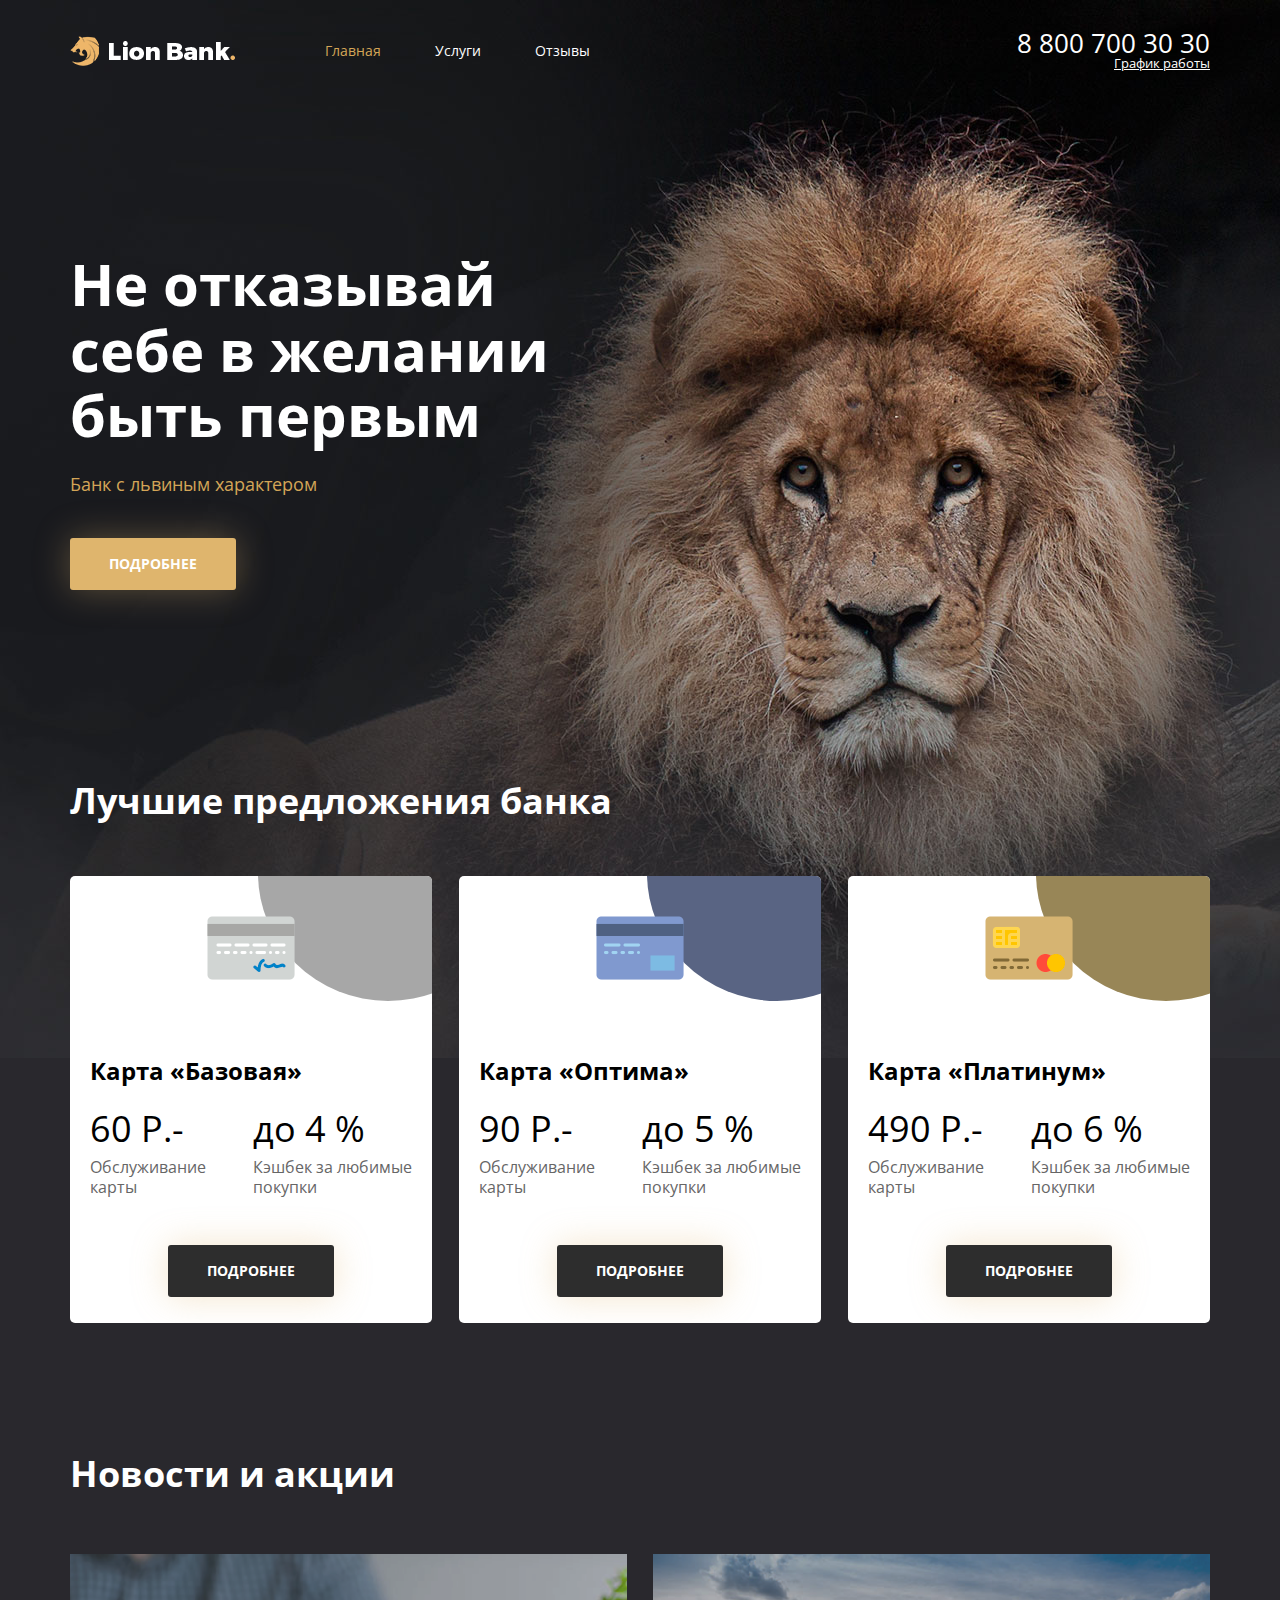
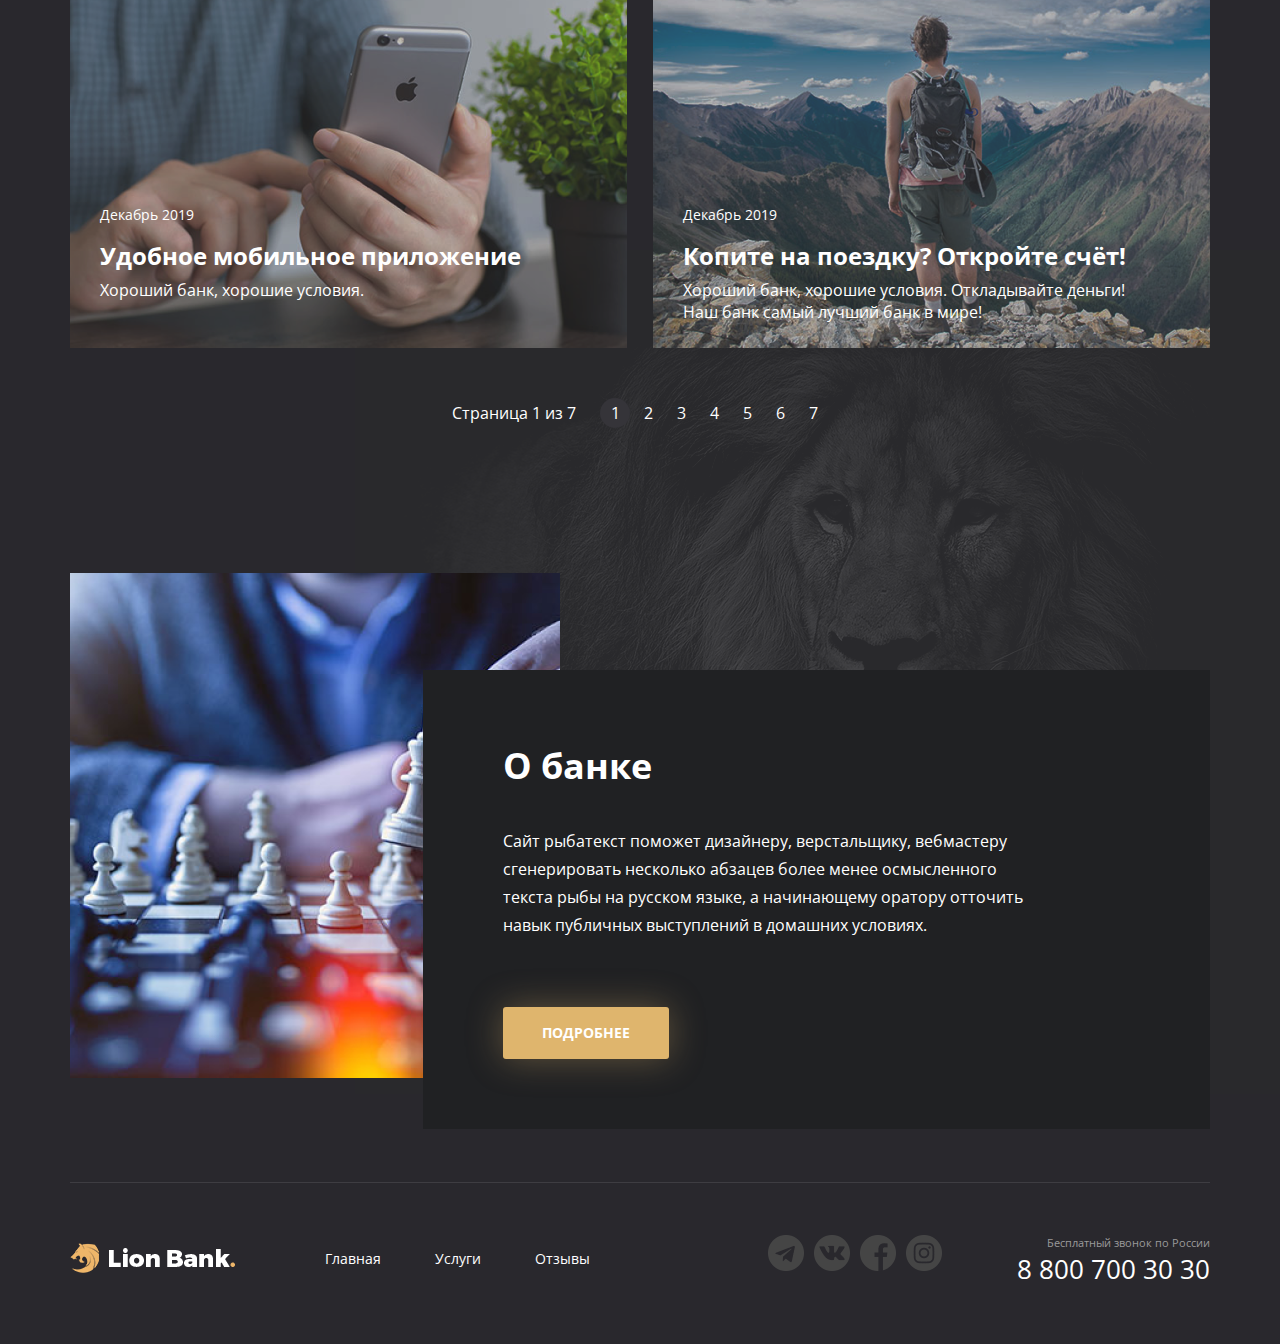
==== index.html @ 53d90b08 "Add files via upload" ====
<!DOCTYPE html>
<html lang="ru">
<head>
    <meta charset="UTF-8">
    <meta name="viewport" content="width=1180">
    <link rel="preconnect" href="https://fonts.gstatic.com">
    <link href="https://fonts.googleapis.com/css2?family=Open+Sans:wght@400;600;700&display=swap" rel="stylesheet">
    <link rel="shortcut icon" href="/favicon.ico" />
    <link rel="icon" type="image/vnd.microsoft.icon" href="./img/favicon.png">
    <link rel="icon" type="image/x-icon" href="./img/favicon.png">
    <link rel="icon" href="./img/favicon.png" /> 
    <link href="./css/style.css" rel="stylesheet" type="text/css">
    <title>Lion Bank — Банк с львиным характером</title>
</head>
<body>
    <div class="wrapper wrapper_bg_main">
        <header class="header">
            <div class="container header__container">
                <div class="header__col header__col_align_left">
                    <div class="logo header__logo">
                        <a href="./" class="logo__link" title="Lion Bank"><img src="./img/logo.png" class="logo__img" alt="Lion Bank"></a>
                    </div>
                    <nav class="main-menu header__main-menu">
                    <ul class="main-menu__list">
                        <li class="main-menu__item"><a href="./" class="main-menu__link active">Главная</a></li>
                        <li class="main-menu__item"><a href="./services.html" class="main-menu__link">Услуги</a></li>
                        <li class="main-menu__item"><a href="#" class="main-menu__link">Отзывы</a></li>
                    </ul>
                    </nav>
                </div>
                
                <div class="header__col header__col_align_right">
                    <address class="contacts header__contacts">
                        <a href="tel:+78007003030" class="contacts__phone">8 800 700 30 30</a>
                        <div class="contacts__shedule">
                            <div class="contacts__title">График работы</div>
                                <div class="contacts__dropdown">
                                    <ul class="contacts__info">
                                    <li class="contacts__line contacts__line_bold">пн-вс: 09:00 - 20:00</li>
                                    <li class="contacts__line">Обед: 14:00 - 14:30</li>  
                                    </ul> 
                                </div>
                        </div>
                    </address>
                </div>
                    
            </div>
        </header>
       
        <main class="main-content">
            
            <section class="hero">
                
                <div class="container hero__container">
                    <div class="hero__content">
                        <h1 class="hero__title title_style_first">Не отказывай себе в желании быть первым</h1>
                        <div class="hero__description">Банк с львиным характером</div>
                        <a href="#" class="hero__more button button_style_def">Подробнее</a>
                    </div>
                </div>
            </section> <!-- /hero -->

            <section class="offers offers_position_main">
                <div class="container">
                    <h2 class="offers__title title_style_second">Лучшие предложения банка</h2>
                    <ul class="creditcards offers__creditcards">
                        <li class="creditcard creditcards__item creditcard_style_basic">
                            <div class="creditcard__content">
                                <h3 class="creditcard__title">Карта «Базовая»</h3>
                            <div class="creditcard__info">
                                <div class="creditcard__service">
                                    <div class="creditcard__sum">60 Р.-</div>
                                    <div class="creditcard__desc">Обслуживание карты</div>
                                </div>
                                <div class="creditcard__service">
                                    <div class="creditcard__sum">до 4 %</div>
                                    <div class="creditcard__desc">Кэшбек за любимые покупки</div>
                                </div>
                            </div>
                            <div class="creditcard__more">
                                <a href="#" class="creditcard__button button button_style_dark">Подробнее</a>
                            </div>
                            </div>
                            
                        </li>
                        <li class="creditcard creditcards__item creditcard_style_optima">
                            <div class="creditcard__content">
                                <h3 class="creditcard__title">Карта «Оптима»</h3>
                            <div class="creditcard__info">
                                <div class="creditcard__service">
                                    <div class="creditcard__sum">90 Р.-</div>
                                    <div class="creditcard__desc">Обслуживание карты</div>
                                </div>
                                <div class="creditcard__service">
                                    <div class="creditcard__sum">до 5 %</div>
                                    <div class="creditcard__desc">Кэшбек за любимые покупки</div>
                                </div>
                            </div>
                            <div class="creditcard__more">
                                <a href="#" class="creditcard__button button button_style_dark">Подробнее</a>
                            </div>
                            </div>
                            
                        </li>
                        <li class="creditcard creditcards__item creditcard_style_platinum">
                            <div class="creditcard__content">
                                <h3 class="creditcard__title">Карта «Платинум»</h3>
                            <div class="creditcard__info">
                                <div class="creditcard__service">
                                    <div class="creditcard__sum">490 Р.-</div>
                                    <div class="creditcard__desc">Обслуживание карты</div>
                                </div>
                                <div class="creditcard__service">
                                    <div class="creditcard__sum">до 6 %</div>
                                    <div class="creditcard__desc">Кэшбек за любимые покупки</div>
                                </div>
                            </div>
                            <div class="creditcard__more">
                                <a href="#" class="creditcard__button button button_style_dark">Подробнее</a>
                            </div>
                            </div>
                        </li>
                    
                    </ul>
                </div>
            </section> <!-- /offers -->

            <section class="news news_position_main">
                <div class="container">
                    <h2 class="news__title title_style_second">Новости и акции</h2>

                    <ul class="news__list">
                        <li class="preview news__preview">
                            <a href="" class="preview__link">
                                <img src="./img/news/phone.png" alt="Изображение новости" class="preview__img">
                                <div class="preview__text">
                                    <div class="preview__date">Декабрь 2019</div>
                                    <h3 class="preview__topic">Удобное мобильное приложение</h3>
                                    <p class="preview__desc">Хороший банк, хорошие условия.</p>
                                </div>
                        </a>
                        </li>
                        <li class="preview news__preview">
                            <a href="" class="preview__link">
                                <img src="./img/news/mountains.png" alt="Изображение новости" class="preview__img">
                                <div class="preview__text">
                                    <div class="preview__date">Декабрь 2019</div>
                                    <h3 class="preview__topic">Копите на поездку? Откройте счёт!</h3>
                                    <p class="preview__desc">Хороший банк, хорошие условия. Откладывайте деньги! 
                                        Наш банк самый лучший банк в мире!</p>
                                </div>
                        </a>
                        </li>
                    </ul>

                    

                    <div class="paginator">
                        <div class="paginator__pages">
                            Страница <span class="paginator__current-page">1</span> из <span class="paginator__pages-sum">7</span>
                        </div>
                        <ul class="paginator__list">
                            <li class="paginator__item"><a href="#" class="paginator__link active">1</a></li>
                            <li class="paginator__item"><a href="#" class="paginator__link">2</a></li>
                            <li class="paginator__item"><a href="#" class="paginator__link">3</a></li>
                            <li class="paginator__item"><a href="#" class="paginator__link">4</a></li>
                            <li class="paginator__item"><a href="#" class="paginator__link">5</a></li>
                            <li class="paginator__item"><a href="#" class="paginator__link">6</a></li>
                            <li class="paginator__item"><a href="#" class="paginator__link">7</a></li>
                        </ul>
                    </div>
                </div>
            </section> <!-- /news -->

            <section class="about about_position_main">
                <div class="container">
                    <div class="about__head-wrap">
                        <div class="about__head">
                            <h2 class="about__title title_style_second">О банке</h2>
                            <p class="about__text">Сайт рыбатекст поможет дизайнеру, верстальщику, вебмастеру сгенерировать несколько абзацев более менее 
                                осмысленного текста рыбы на русском языке, а начинающему оратору отточить навык публичных выступлений в домашних условиях. </p>
                            <a href="#" class="about__more button button_style_def">Подробнее</a>    
                        </div>
                    </div>
                    
                </div>
            </section> <!-- /about -->

        </main> 
        <footer class="footer">
            <div class="container footer__container footer__container_main">
                <div class="footer__col footer__col_align_left">
                    <div class="logo footer__logo">
                        <a href="./" class="logo__link" title="Lion Bank"><img src="./img/logo.png" class="logo__img" alt="Lion Bank"></a>
                    </div>
                    
                    <nav class="main-menu footer__main-menu">
                        <ul class="main-menu__list">
                            <li class="main-menu__item"><a href="./" class="main-menu__link">Главная</a></li>
                            <li class="main-menu__item"><a href="./services.html" class="main-menu__link">Услуги</a></li>
                            <li class="main-menu__item"><a href="#" class="main-menu__link">Отзывы</a></li>
                        </ul>
                    </nav>
                </div>
                

                <div class="footer__col footer__col_align_right">
                    <div class="socials footer__socials">
                        <ul class="socials__list">
                            <li class="socials__item"><a href="#" class="socials__link socials__link_telegram" title="Telegram" target="_blank"></a></li>
                            <li class="socials__item"><a href="#" class="socials__link socials__link_vkontakte" title="Vkontakte" target="_blank"></a></li>
                            <li class="socials__item"><a href="#" class="socials__link socials__link_facebook" title="Facebook" target="_blank"></a></li>
                            <li class="socials__item"><a href="#" class="socials__link socials__link_instagram" title="Instagram" target="_blank"></a></li>
                        </ul>   
                    </div>
    
                    <address class="contacts footer__contacts">
                        <div class="contacts__free-call">Бесплатный звонок по России</div>
                        <a href="tel:+78007003030" class="contacts__phone">8 800 700 30 30</a>
                    </address>
                </div>
                
            </div>
        </footer>

    </div> <!-- /wrapper -->
</body>
</html>
---- css/style.css ----
@import "./layout/normalize.css" screen;
@import "./layout/default.css" screen;

@import "./blocks/header.css" screen;
@import "./blocks/logo.css" screen;
@import "./blocks/main-menu.css" screen;
@import "./blocks/contacts.css" screen;
@import "./blocks/footer.css" screen;
@import "./blocks/socials.css" screen;
@import "./blocks/button.css" screen;
@import "./blocks/paginator.css" screen;

@import "./blocks/hero.css" screen;
@import "./blocks/offers.css" screen;
@import "./blocks/creditcard.css" screen;
@import "./blocks/news.css" screen;
@import "./blocks/preview.css" screen;
@import "./blocks/about.css" screen;

@import "./blocks/page-top.css" screen;
@import "./blocks/head-title.css" screen;
@import "./blocks/breadcrumbs.css" screen;
@import "./blocks/services.css" screen;
@import "./blocks/article-preview.css" screen;
@import "./blocks/partners.css" screen;
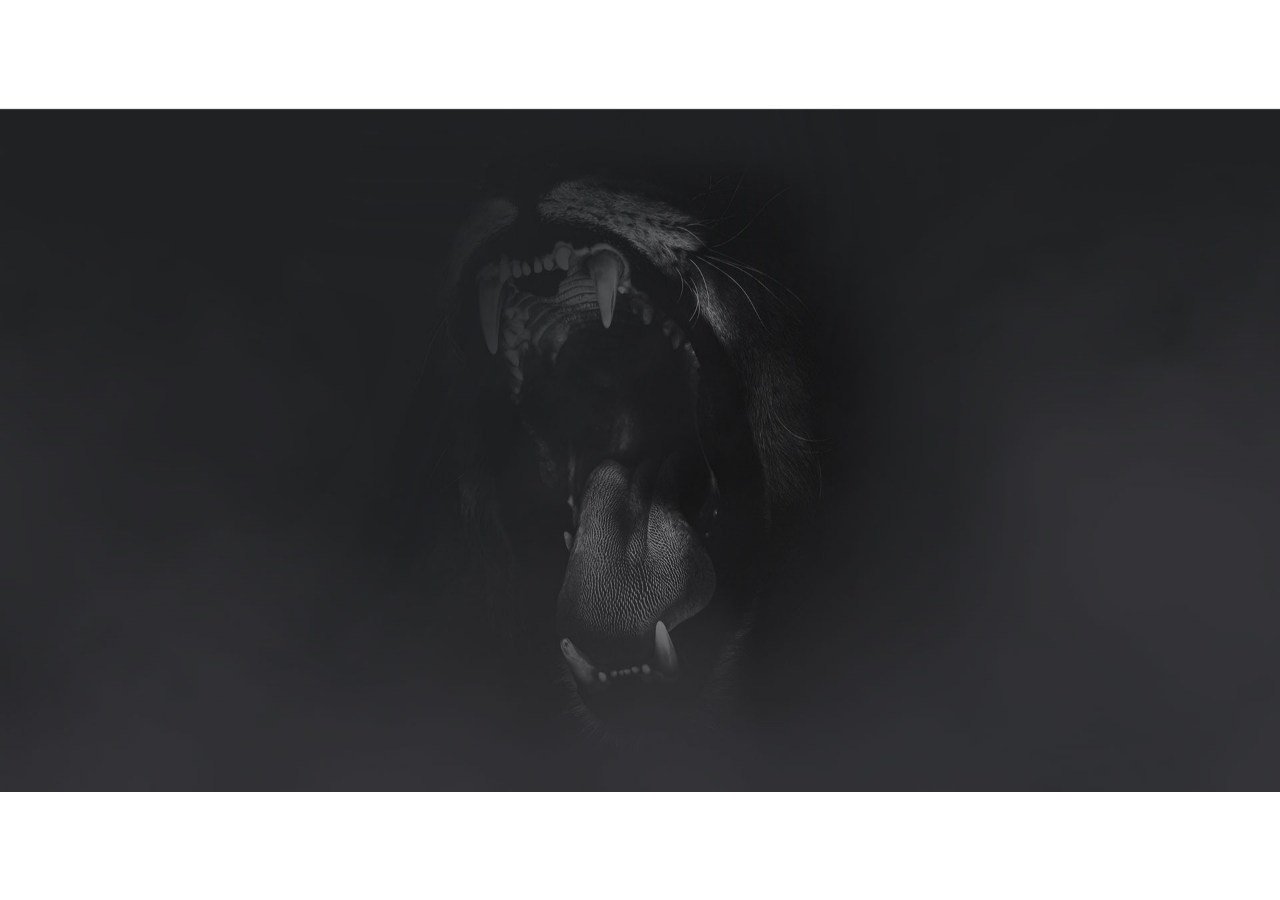
==== commit 6b340ee8: "Add files via upload" ====
--- a/index.html
+++ b/index.html
@@ -2,227 +2,25 @@
 <html lang="ru">
 <head>
     <meta charset="UTF-8">
-    <meta name="viewport" content="width=1180">
+    <meta name="viewport" content="width=1240">
     <link rel="preconnect" href="https://fonts.gstatic.com">
     <link href="https://fonts.googleapis.com/css2?family=Open+Sans:wght@400;600;700&display=swap" rel="stylesheet">
-    <link rel="shortcut icon" href="/favicon.ico" />
-    <link rel="icon" type="image/vnd.microsoft.icon" href="./img/favicon.png">
-    <link rel="icon" type="image/x-icon" href="./img/favicon.png">
-    <link rel="icon" href="./img/favicon.png" /> 
+    <link rel="icon" type="image/vnd.microsoft.icon" href="./favicon.png">
+    <link rel="icon" type="image/x-icon" href="./favicon.png">
+    <link rel="icon" href="./favicon.png" /> 
     <link href="./css/style.css" rel="stylesheet" type="text/css">
-    <title>Lion Bank — Банк с львиным характером</title>
+    <title>Lion Bank - Добро пожаловать!</title>
 </head>
 <body>
-    <div class="wrapper wrapper_bg_main">
-        <header class="header">
-            <div class="container header__container">
-                <div class="header__col header__col_align_left">
-                    <div class="logo header__logo">
-                        <a href="./" class="logo__link" title="Lion Bank"><img src="./img/logo.png" class="logo__img" alt="Lion Bank"></a>
-                    </div>
-                    <nav class="main-menu header__main-menu">
-                    <ul class="main-menu__list">
-                        <li class="main-menu__item"><a href="./" class="main-menu__link active">Главная</a></li>
-                        <li class="main-menu__item"><a href="./services.html" class="main-menu__link">Услуги</a></li>
-                        <li class="main-menu__item"><a href="#" class="main-menu__link">Отзывы</a></li>
-                    </ul>
-                    </nav>
-                </div>
-                
-                <div class="header__col header__col_align_right">
-                    <address class="contacts header__contacts">
-                        <a href="tel:+78007003030" class="contacts__phone">8 800 700 30 30</a>
-                        <div class="contacts__shedule">
-                            <div class="contacts__title">График работы</div>
-                                <div class="contacts__dropdown">
-                                    <ul class="contacts__info">
-                                    <li class="contacts__line contacts__line_bold">пн-вс: 09:00 - 20:00</li>
-                                    <li class="contacts__line">Обед: 14:00 - 14:30</li>  
-                                    </ul> 
-                                </div>
-                        </div>
-                    </address>
-                </div>
-                    
+
+    <div class="welcome">
+        <div class="welcome__container">
+            <div class="welcome__content">
+                <img src="./img/lion.png" alt="Lion Bank" class="welcome__img">
+                <a href="./main.html" class="welcome__link button button_style_def">Войти</a>
             </div>
-        </header>
-       
-        <main class="main-content">
-            
-            <section class="hero">
-                
-                <div class="container hero__container">
-                    <div class="hero__content">
-                        <h1 class="hero__title title_style_first">Не отказывай себе в желании быть первым</h1>
-                        <div class="hero__description">Банк с львиным характером</div>
-                        <a href="#" class="hero__more button button_style_def">Подробнее</a>
-                    </div>
-                </div>
-            </section> <!-- /hero -->
+        </div>
+    </div>
 
-            <section class="offers offers_position_main">
-                <div class="container">
-                    <h2 class="offers__title title_style_second">Лучшие предложения банка</h2>
-                    <ul class="creditcards offers__creditcards">
-                        <li class="creditcard creditcards__item creditcard_style_basic">
-                            <div class="creditcard__content">
-                                <h3 class="creditcard__title">Карта «Базовая»</h3>
-                            <div class="creditcard__info">
-                                <div class="creditcard__service">
-                                    <div class="creditcard__sum">60 Р.-</div>
-                                    <div class="creditcard__desc">Обслуживание карты</div>
-                                </div>
-                                <div class="creditcard__service">
-                                    <div class="creditcard__sum">до 4 %</div>
-                                    <div class="creditcard__desc">Кэшбек за любимые покупки</div>
-                                </div>
-                            </div>
-                            <div class="creditcard__more">
-                                <a href="#" class="creditcard__button button button_style_dark">Подробнее</a>
-                            </div>
-                            </div>
-                            
-                        </li>
-                        <li class="creditcard creditcards__item creditcard_style_optima">
-                            <div class="creditcard__content">
-                                <h3 class="creditcard__title">Карта «Оптима»</h3>
-                            <div class="creditcard__info">
-                                <div class="creditcard__service">
-                                    <div class="creditcard__sum">90 Р.-</div>
-                                    <div class="creditcard__desc">Обслуживание карты</div>
-                                </div>
-                                <div class="creditcard__service">
-                                    <div class="creditcard__sum">до 5 %</div>
-                                    <div class="creditcard__desc">Кэшбек за любимые покупки</div>
-                                </div>
-                            </div>
-                            <div class="creditcard__more">
-                                <a href="#" class="creditcard__button button button_style_dark">Подробнее</a>
-                            </div>
-                            </div>
-                            
-                        </li>
-                        <li class="creditcard creditcards__item creditcard_style_platinum">
-                            <div class="creditcard__content">
-                                <h3 class="creditcard__title">Карта «Платинум»</h3>
-                            <div class="creditcard__info">
-                                <div class="creditcard__service">
-                                    <div class="creditcard__sum">490 Р.-</div>
-                                    <div class="creditcard__desc">Обслуживание карты</div>
-                                </div>
-                                <div class="creditcard__service">
-                                    <div class="creditcard__sum">до 6 %</div>
-                                    <div class="creditcard__desc">Кэшбек за любимые покупки</div>
-                                </div>
-                            </div>
-                            <div class="creditcard__more">
-                                <a href="#" class="creditcard__button button button_style_dark">Подробнее</a>
-                            </div>
-                            </div>
-                        </li>
-                    
-                    </ul>
-                </div>
-            </section> <!-- /offers -->
-
-            <section class="news news_position_main">
-                <div class="container">
-                    <h2 class="news__title title_style_second">Новости и акции</h2>
-
-                    <ul class="news__list">
-                        <li class="preview news__preview">
-                            <a href="" class="preview__link">
-                                <img src="./img/news/phone.png" alt="Изображение новости" class="preview__img">
-                                <div class="preview__text">
-                                    <div class="preview__date">Декабрь 2019</div>
-                                    <h3 class="preview__topic">Удобное мобильное приложение</h3>
-                                    <p class="preview__desc">Хороший банк, хорошие условия.</p>
-                                </div>
-                        </a>
-                        </li>
-                        <li class="preview news__preview">
-                            <a href="" class="preview__link">
-                                <img src="./img/news/mountains.png" alt="Изображение новости" class="preview__img">
-                                <div class="preview__text">
-                                    <div class="preview__date">Декабрь 2019</div>
-                                    <h3 class="preview__topic">Копите на поездку? Откройте счёт!</h3>
-                                    <p class="preview__desc">Хороший банк, хорошие условия. Откладывайте деньги! 
-                                        Наш банк самый лучший банк в мире!</p>
-                                </div>
-                        </a>
-                        </li>
-                    </ul>
-
-                    
-
-                    <div class="paginator">
-                        <div class="paginator__pages">
-                            Страница <span class="paginator__current-page">1</span> из <span class="paginator__pages-sum">7</span>
-                        </div>
-                        <ul class="paginator__list">
-                            <li class="paginator__item"><a href="#" class="paginator__link active">1</a></li>
-                            <li class="paginator__item"><a href="#" class="paginator__link">2</a></li>
-                            <li class="paginator__item"><a href="#" class="paginator__link">3</a></li>
-                            <li class="paginator__item"><a href="#" class="paginator__link">4</a></li>
-                            <li class="paginator__item"><a href="#" class="paginator__link">5</a></li>
-                            <li class="paginator__item"><a href="#" class="paginator__link">6</a></li>
-                            <li class="paginator__item"><a href="#" class="paginator__link">7</a></li>
-                        </ul>
-                    </div>
-                </div>
-            </section> <!-- /news -->
-
-            <section class="about about_position_main">
-                <div class="container">
-                    <div class="about__head-wrap">
-                        <div class="about__head">
-                            <h2 class="about__title title_style_second">О банке</h2>
-                            <p class="about__text">Сайт рыбатекст поможет дизайнеру, верстальщику, вебмастеру сгенерировать несколько абзацев более менее 
-                                осмысленного текста рыбы на русском языке, а начинающему оратору отточить навык публичных выступлений в домашних условиях. </p>
-                            <a href="#" class="about__more button button_style_def">Подробнее</a>    
-                        </div>
-                    </div>
-                    
-                </div>
-            </section> <!-- /about -->
-
-        </main> 
-        <footer class="footer">
-            <div class="container footer__container footer__container_main">
-                <div class="footer__col footer__col_align_left">
-                    <div class="logo footer__logo">
-                        <a href="./" class="logo__link" title="Lion Bank"><img src="./img/logo.png" class="logo__img" alt="Lion Bank"></a>
-                    </div>
-                    
-                    <nav class="main-menu footer__main-menu">
-                        <ul class="main-menu__list">
-                            <li class="main-menu__item"><a href="./" class="main-menu__link">Главная</a></li>
-                            <li class="main-menu__item"><a href="./services.html" class="main-menu__link">Услуги</a></li>
-                            <li class="main-menu__item"><a href="#" class="main-menu__link">Отзывы</a></li>
-                        </ul>
-                    </nav>
-                </div>
-                
-
-                <div class="footer__col footer__col_align_right">
-                    <div class="socials footer__socials">
-                        <ul class="socials__list">
-                            <li class="socials__item"><a href="#" class="socials__link socials__link_telegram" title="Telegram" target="_blank"></a></li>
-                            <li class="socials__item"><a href="#" class="socials__link socials__link_vkontakte" title="Vkontakte" target="_blank"></a></li>
-                            <li class="socials__item"><a href="#" class="socials__link socials__link_facebook" title="Facebook" target="_blank"></a></li>
-                            <li class="socials__item"><a href="#" class="socials__link socials__link_instagram" title="Instagram" target="_blank"></a></li>
-                        </ul>   
-                    </div>
-    
-                    <address class="contacts footer__contacts">
-                        <div class="contacts__free-call">Бесплатный звонок по России</div>
-                        <a href="tel:+78007003030" class="contacts__phone">8 800 700 30 30</a>
-                    </address>
-                </div>
-                
-            </div>
-        </footer>
-
-    </div> <!-- /wrapper -->
 </body>
 </html>
--- a/css/style.css
+++ b/css/style.css
@@ -24,4 +24,95 @@
 @import "./blocks/article-preview.css" screen;
 @import "./blocks/partners.css" screen;
 
+@import "./blocks/feedback.css" screen;
+@import "./blocks/review.css" screen;
+@import "./blocks/avatar.css" screen;
+@import "./blocks/tag.css" screen;
+@import "./blocks/ad.css" screen;
+@import "./blocks/form.css" screen;
+@import "./blocks/leave-review.css" screen;
+@import "./blocks/controls.css" screen;
 
+/*Welcome*/
+
+.welcome {
+    height:100vh;
+    min-width:1160px;
+    display:flex;
+    flex-direction: column;
+    position:fixed;
+    top:0;
+    left:0;
+    width:100vw;
+    align-items: center;
+    justify-content: center;
+    background: url("../../img/splash.png") center center no-repeat;
+    
+}
+
+@media (orientation: landscape) {
+    .welcome {
+        background-size:100% auto;
+    }
+}
+
+@media (orientation: portrait) {
+    .welcome {
+        background-size:auto 100%;
+    }
+}
+
+
+.welcome__content {
+
+    display: flex;
+    flex-direction: column;
+    animation: bounce 1.5s;
+    opacity: 0;
+    animation-fill-mode: forwards;
+
+}
+
+.welcome__img {
+    margin-bottom:60px;
+}
+
+@keyframes bounce {
+
+    0% {
+        transform: translateY(0);
+    }
+
+    20% {
+        transform: translateY(-30px);
+        animation-timing-function:cubic-bezier(0.175, 0.885, 0.5);
+
+    }
+
+    35% {
+        transform: translateY(0);
+    }
+
+    50% {
+        transform: translateY(-20px);
+
+    }
+
+    65% {
+        transform: translateY(0);
+    }
+
+    75% {
+        transform: translateY(-10px);
+
+    }
+
+    90% {
+        transform: translateY(0);
+    }
+
+    100% {
+        opacity: 1;
+    }
+
+}
